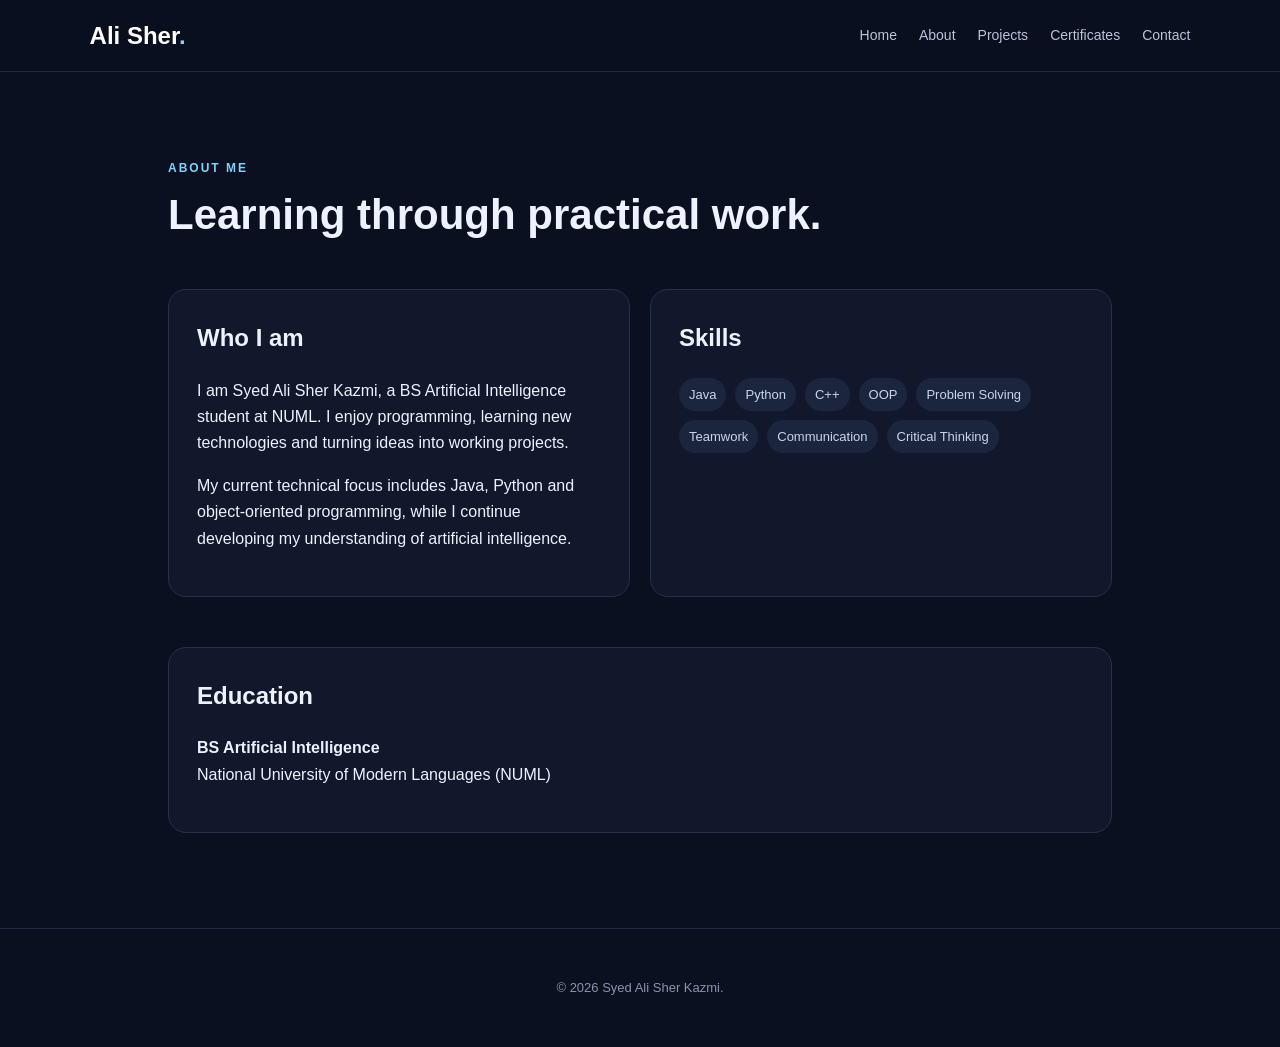
==== about.html @ 7d723c0f "files uploaded" ====
<!DOCTYPE html>
<html lang="en">
<head><meta charset="UTF-8"><meta name="viewport" content="width=device-width, initial-scale=1.0"><title>About | Ali Sher</title><link rel="stylesheet" href="style.css"></head>
<body>
<header class="navbar"><a class="logo" href="index.html">Ali Sher<span>.</span></a><nav><a href="index.html">Home</a><a href="about.html">About</a><a href="projects.html">Projects</a><a href="certificates.html">Certificates</a><a href="contact.html">Contact</a></nav></header>
<main class="page">
<p class="eyebrow">About Me</p>
<h1>Learning through practical work.</h1>
<div class="content-grid">
<section class="panel"><h2>Who I am</h2><p>I am Syed Ali Sher Kazmi, a BS Artificial Intelligence student at NUML. I enjoy programming, learning new technologies and turning ideas into working projects.</p><p>My current technical focus includes Java, Python and object-oriented programming, while I continue developing my understanding of artificial intelligence.</p></section>
<section class="panel"><h2>Skills</h2><div class="tags"><span>Java</span><span>Python</span><span>C++</span><span>OOP</span><span>Problem Solving</span><span>Teamwork</span><span>Communication</span><span>Critical Thinking</span></div></section>
</div>
<section class="panel"><h2>Education</h2><p><strong>BS Artificial Intelligence</strong><br>National University of Modern Languages (NUML)</p></section>
</main>
<footer><p>© 2026 Syed Ali Sher Kazmi.</p></footer>
</body>
</html>
---- style.css ----
*{box-sizing:border-box}html{scroll-behavior:smooth}body{margin:0;font-family:Arial,Helvetica,sans-serif;background:#0b1020;color:#eef2ff;line-height:1.65}.navbar{height:72px;display:flex;align-items:center;justify-content:space-between;padding:0 7%;border-bottom:1px solid #202943;position:sticky;top:0;background:#0b1020ee;backdrop-filter:blur(12px);z-index:10}.logo{font-size:24px;font-weight:800;color:#fff;text-decoration:none}.logo span{color:#7dd3fc}.navbar nav{display:flex;gap:22px}.navbar nav a{color:#b9c3da;text-decoration:none;font-size:14px}.navbar nav a:hover{color:#fff}.hero{min-height:75vh;display:grid;grid-template-columns:1.5fr 1fr;gap:60px;align-items:center;padding:80px 10%}.eyebrow{color:#7dd3fc;text-transform:uppercase;letter-spacing:2px;font-size:12px;font-weight:700}.hero h1{font-size:clamp(42px,7vw,76px);line-height:1.05;margin:12px 0 22px}.hero h1 span{display:block;color:#7dd3fc}.hero-text,.lead{font-size:19px;color:#b9c3da;max-width:700px}.buttons{display:flex;gap:14px;margin-top:30px;flex-wrap:wrap}.btn{display:inline-block;padding:12px 20px;border-radius:10px;text-decoration:none;font-weight:700}.primary{background:#7dd3fc;color:#07111d}.secondary{border:1px solid #46516d;color:#eef2ff}.hero-card,.panel,.cards article,.project-card{background:#11182b;border:1px solid #27314a;border-radius:18px}.hero-card{text-align:center;padding:45px}.avatar{width:120px;height:120px;border-radius:50%;margin:0 auto 20px;display:grid;place-items:center;background:#1d2a43;border:1px solid #42516f;font-size:36px;font-weight:800}.section,.page{padding:75px 10%;max-width:1200px;margin:auto}.section h2,.page h1{font-size:42px;line-height:1.15;margin-top:8px}.cards{display:grid;grid-template-columns:repeat(3,1fr);gap:18px;margin-top:30px}.cards article{padding:25px}.highlight{margin-top:30px;margin-bottom:30px}.text-link{color:#7dd3fc;text-decoration:none;font-weight:700}.content-grid{display:grid;grid-template-columns:1fr 1fr;gap:20px;margin:30px 0}.panel{padding:28px;margin:20px 0}.tags{display:flex;flex-wrap:wrap;gap:9px;margin-top:18px}.tags span{padding:6px 10px;border-radius:20px;background:#1b263e;color:#c9d5ec;font-size:13px}.project-grid{display:grid;grid-template-columns:1fr 1fr;gap:20px;margin-top:35px}.project-card{padding:30px}.project-number{font-size:13px;color:#7dd3fc;font-weight:800}.project-card h2{font-size:28px}.back{color:#7dd3fc;text-decoration:none}.case-section{margin:40px 0}.case-section h2,.panel h2{margin-top:0}li{margin:9px 0;color:#c7d0e3}.contact-links{display:flex;gap:12px;margin-top:25px}.small{font-size:13px;color:#8995ae;margin-top:20px}footer{text-align:center;padding:35px 10%;border-top:1px solid #202943;color:#8995ae;font-size:13px}@media(max-width:800px){.navbar{height:auto;padding:18px 6%;align-items:flex-start;gap:15px}.navbar nav{flex-wrap:wrap;gap:10px}.hero,.content-grid,.project-grid{grid-template-columns:1fr}.hero{padding:60px 7%}.section,.page{padding:55px 7%}.cards{grid-template-columns:1fr}.hero h1{font-size:48px}.hero-card{padding:30px}}
.screenshot-grid{display:grid;grid-template-columns:repeat(2,1fr);gap:14px;margin-top:20px}.screenshot-grid img{width:100%;height:auto;border-radius:12px;border:1px solid #27314a;background:#0b1020}@media(max-width:800px){.screenshot-grid{grid-template-columns:1fr}}
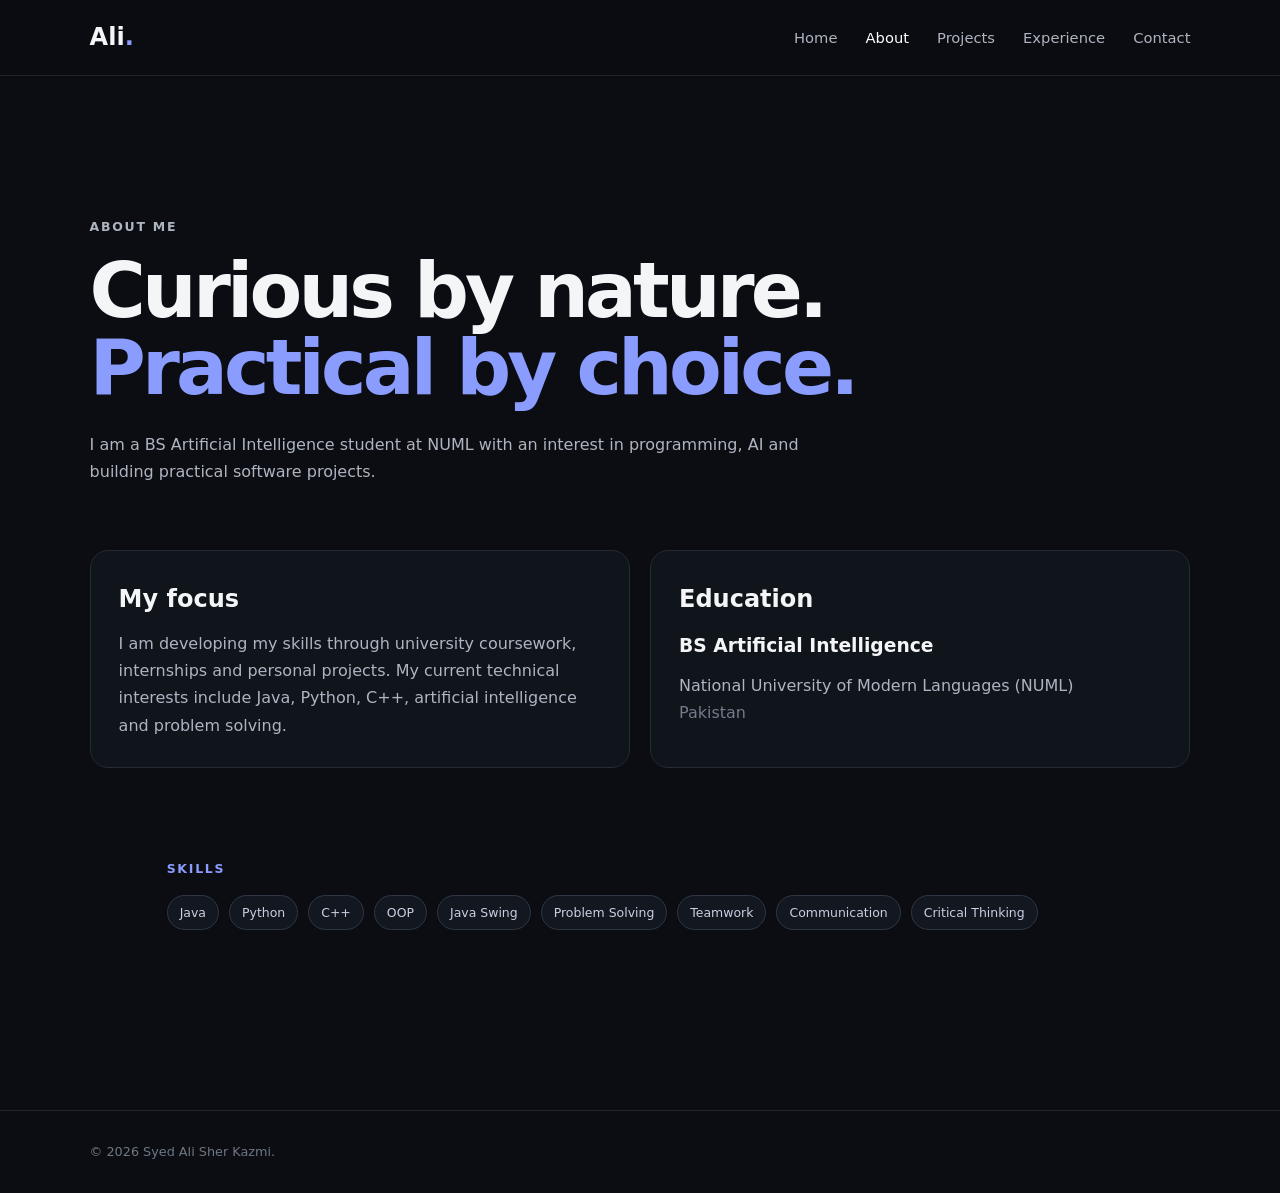
==== commit 801d51d2: "again new files" ====
--- a/about.html
+++ b/about.html
@@ -1,17 +1,13 @@
 <!DOCTYPE html>
 <html lang="en">
-<head><meta charset="UTF-8"><meta name="viewport" content="width=device-width, initial-scale=1.0"><title>About | Ali Sher</title><link rel="stylesheet" href="style.css"></head>
-<body>
-<header class="navbar"><a class="logo" href="index.html">Ali Sher<span>.</span></a><nav><a href="index.html">Home</a><a href="about.html">About</a><a href="projects.html">Projects</a><a href="certificates.html">Certificates</a><a href="contact.html">Contact</a></nav></header>
+<head><meta charset="UTF-8"><meta name="viewport" content="width=device-width, initial-scale=1.0"><title>About | Syed Ali Sher Kazmi</title><link rel="stylesheet" href="style.css"></head>
+<body><div class="page-transition"></div>
+<header class="navbar"><a class="logo" href="index.html">Ali<span>.</span></a><button class="menu-toggle">☰</button><nav><a href="index.html">Home</a><a class="active" href="about.html">About</a><a href="projects.html">Projects</a><a href="experience.html">Experience</a><a href="contact.html">Contact</a></nav></header>
 <main class="page">
-<p class="eyebrow">About Me</p>
-<h1>Learning through practical work.</h1>
-<div class="content-grid">
-<section class="panel"><h2>Who I am</h2><p>I am Syed Ali Sher Kazmi, a BS Artificial Intelligence student at NUML. I enjoy programming, learning new technologies and turning ideas into working projects.</p><p>My current technical focus includes Java, Python and object-oriented programming, while I continue developing my understanding of artificial intelligence.</p></section>
-<section class="panel"><h2>Skills</h2><div class="tags"><span>Java</span><span>Python</span><span>C++</span><span>OOP</span><span>Problem Solving</span><span>Teamwork</span><span>Communication</span><span>Critical Thinking</span></div></section>
-</div>
-<section class="panel"><h2>Education</h2><p><strong>BS Artificial Intelligence</strong><br>National University of Modern Languages (NUML)</p></section>
-</main>
-<footer><p>© 2026 Syed Ali Sher Kazmi.</p></footer>
-</body>
-</html>+<section class="page-head reveal"><p class="eyebrow">About me</p><h1>Curious by nature.<br><span>Practical by choice.</span></h1><p>I am a BS Artificial Intelligence student at NUML with an interest in programming, AI and building practical software projects.</p></section>
+<section class="grid-2">
+<div class="panel reveal"><h2>My focus</h2><p>I am developing my skills through university coursework, internships and personal projects. My current technical interests include Java, Python, C++, artificial intelligence and problem solving.</p></div>
+<div class="panel reveal delay"><h2>Education</h2><h3>BS Artificial Intelligence</h3><p>National University of Modern Languages (NUML)</p><p class="muted">Pakistan</p></div>
+</section>
+<section class="section reveal"><p class="eyebrow">Skills</p><div class="chips"><span>Java</span><span>Python</span><span>C++</span><span>OOP</span><span>Java Swing</span><span>Problem Solving</span><span>Teamwork</span><span>Communication</span><span>Critical Thinking</span></div></section>
+</main><footer><p>© 2026 Syed Ali Sher Kazmi.</p></footer><script src="script.js"></script></body></html>
--- a/style.css
+++ b/style.css
@@ -1,2 +1,12 @@
-*{box-sizing:border-box}html{scroll-behavior:smooth}body{margin:0;font-family:Arial,Helvetica,sans-serif;background:#0b1020;color:#eef2ff;line-height:1.65}.navbar{height:72px;display:flex;align-items:center;justify-content:space-between;padding:0 7%;border-bottom:1px solid #202943;position:sticky;top:0;background:#0b1020ee;backdrop-filter:blur(12px);z-index:10}.logo{font-size:24px;font-weight:800;color:#fff;text-decoration:none}.logo span{color:#7dd3fc}.navbar nav{display:flex;gap:22px}.navbar nav a{color:#b9c3da;text-decoration:none;font-size:14px}.navbar nav a:hover{color:#fff}.hero{min-height:75vh;display:grid;grid-template-columns:1.5fr 1fr;gap:60px;align-items:center;padding:80px 10%}.eyebrow{color:#7dd3fc;text-transform:uppercase;letter-spacing:2px;font-size:12px;font-weight:700}.hero h1{font-size:clamp(42px,7vw,76px);line-height:1.05;margin:12px 0 22px}.hero h1 span{display:block;color:#7dd3fc}.hero-text,.lead{font-size:19px;color:#b9c3da;max-width:700px}.buttons{display:flex;gap:14px;margin-top:30px;flex-wrap:wrap}.btn{display:inline-block;padding:12px 20px;border-radius:10px;text-decoration:none;font-weight:700}.primary{background:#7dd3fc;color:#07111d}.secondary{border:1px solid #46516d;color:#eef2ff}.hero-card,.panel,.cards article,.project-card{background:#11182b;border:1px solid #27314a;border-radius:18px}.hero-card{text-align:center;padding:45px}.avatar{width:120px;height:120px;border-radius:50%;margin:0 auto 20px;display:grid;place-items:center;background:#1d2a43;border:1px solid #42516f;font-size:36px;font-weight:800}.section,.page{padding:75px 10%;max-width:1200px;margin:auto}.section h2,.page h1{font-size:42px;line-height:1.15;margin-top:8px}.cards{display:grid;grid-template-columns:repeat(3,1fr);gap:18px;margin-top:30px}.cards article{padding:25px}.highlight{margin-top:30px;margin-bottom:30px}.text-link{color:#7dd3fc;text-decoration:none;font-weight:700}.content-grid{display:grid;grid-template-columns:1fr 1fr;gap:20px;margin:30px 0}.panel{padding:28px;margin:20px 0}.tags{display:flex;flex-wrap:wrap;gap:9px;margin-top:18px}.tags span{padding:6px 10px;border-radius:20px;background:#1b263e;color:#c9d5ec;font-size:13px}.project-grid{display:grid;grid-template-columns:1fr 1fr;gap:20px;margin-top:35px}.project-card{padding:30px}.project-number{font-size:13px;color:#7dd3fc;font-weight:800}.project-card h2{font-size:28px}.back{color:#7dd3fc;text-decoration:none}.case-section{margin:40px 0}.case-section h2,.panel h2{margin-top:0}li{margin:9px 0;color:#c7d0e3}.contact-links{display:flex;gap:12px;margin-top:25px}.small{font-size:13px;color:#8995ae;margin-top:20px}footer{text-align:center;padding:35px 10%;border-top:1px solid #202943;color:#8995ae;font-size:13px}@media(max-width:800px){.navbar{height:auto;padding:18px 6%;align-items:flex-start;gap:15px}.navbar nav{flex-wrap:wrap;gap:10px}.hero,.content-grid,.project-grid{grid-template-columns:1fr}.hero{padding:60px 7%}.section,.page{padding:55px 7%}.cards{grid-template-columns:1fr}.hero h1{font-size:48px}.hero-card{padding:30px}}
-.screenshot-grid{display:grid;grid-template-columns:repeat(2,1fr);gap:14px;margin-top:20px}.screenshot-grid img{width:100%;height:auto;border-radius:12px;border:1px solid #27314a;background:#0b1020}@media(max-width:800px){.screenshot-grid{grid-template-columns:1fr}}+*{box-sizing:border-box;margin:0;padding:0}html{scroll-behavior:smooth}body{font-family:Inter,system-ui,-apple-system,BlinkMacSystemFont,"Segoe UI",sans-serif;background:#0b0d12;color:#f4f5f7;line-height:1.7;overflow-x:hidden}a{color:inherit;text-decoration:none}.page-transition{position:fixed;inset:0;background:#0b0d12;z-index:9999;pointer-events:none;animation:pageIn .55s ease forwards}.navbar{height:76px;display:flex;align-items:center;justify-content:space-between;padding:0 7%;border-bottom:1px solid #20242d;position:sticky;top:0;background:rgba(11,13,18,.88);backdrop-filter:blur(14px);z-index:50}.logo{font-size:1.5rem;font-weight:800}.logo span,h1 span{color:#8b9cff}.navbar nav{display:flex;gap:28px}.navbar nav a{font-size:.92rem;color:#aeb4c0;transition:.25s}.navbar nav a:hover,.navbar nav a.active{color:#fff}.menu-toggle{display:none;background:none;border:0;color:#fff;font-size:1.4rem}.hero{min-height:calc(100vh - 76px);display:grid;grid-template-columns:1.25fr .75fr;align-items:center;gap:50px;padding:7%}.eyebrow{font-size:.78rem;letter-spacing:.14em;text-transform:uppercase;color:#8b9cff;font-weight:700;margin-bottom:16px}.hero h1{font-size:clamp(3.3rem,7vw,6.6rem);line-height:.98;letter-spacing:-.06em;margin-bottom:26px}.hero-text{max-width:650px;color:#aeb4c0;font-size:1.08rem}.actions{display:flex;gap:14px;margin-top:32px}.btn{padding:12px 20px;border:1px solid #303642;border-radius:10px;transition:.25s}.btn:hover{transform:translateY(-3px);border-color:#707a91}.btn.primary{background:#f4f5f7;color:#0b0d12}.btn.secondary{color:#f4f5f7}.hero-card{height:430px;border:1px solid #272d38;border-radius:28px;position:relative;overflow:hidden;background:radial-gradient(circle at 50% 35%,#1d2436 0,#0d1017 55%)}.orb{width:190px;height:190px;border-radius:50%;position:absolute;left:50%;top:30%;transform:translate(-50%,-50%);background:linear-gradient(135deg,#8b9cff,#5b67c8);filter:blur(.2px);box-shadow:0 0 100px #5262d055;animation:float 5s ease-in-out infinite}.mini-card{position:absolute;left:30px;right:30px;bottom:30px;padding:20px;border:1px solid #343b49;background:#11151d;border-radius:16px}.mini-card span{display:block;color:#858d9b;font-size:.8rem}.mini-card strong{font-size:1.1rem}.section,.page{padding:90px 7%}.intro{max-width:900px}.intro h2{font-size:clamp(2rem,4vw,3.5rem);line-height:1.1;margin-bottom:18px}.intro p,.page-head>p{color:#aeb4c0;max-width:750px}.text-link{display:inline-block;margin-top:20px;color:#aeb7ff}.page-head{padding:50px 0 65px}.page-head h1{font-size:clamp(3rem,6vw,5.5rem);line-height:1;letter-spacing:-.05em;margin-bottom:24px}.grid-2,.cert-grid{display:grid;grid-template-columns:repeat(2,1fr);gap:20px}.panel{border:1px solid #252b35;background:#10141b;border-radius:18px;padding:28px}.panel h2,.panel h3{margin-bottom:10px}.panel p{color:#aeb4c0}.muted{color:#737b89!important}.chips{display:flex;flex-wrap:wrap;gap:10px}.chips span,.tag{border:1px solid #303744;background:#121720;color:#c9cfe0;border-radius:999px;padding:6px 12px;font-size:.78rem}.project-grid{display:grid;grid-template-columns:repeat(3,1fr);gap:20px}.project-card{border:1px solid #252b35;background:#10141b;border-radius:18px;overflow:hidden;transition:.3s}.project-card:hover{transform:translateY(-7px);border-color:#4b5568}.project-image{height:220px;background:#171c25;display:flex;align-items:center;justify-content:center;overflow:hidden}.project-image img{width:100%;height:100%;object-fit:cover}.project-image.missing:after{content:"Project screenshot";color:#687181}.project-body{padding:24px}.project-body h2{margin:12px 0 8px}.project-body p{color:#9ea6b4;font-size:.92rem}.project-links{margin-top:18px}.project-links a{color:#aeb7ff}.future{margin-top:28px}.timeline{max-width:850px}.timeline-item{display:grid;grid-template-columns:25px 1fr;gap:20px;padding-bottom:45px;position:relative}.timeline-item:not(:last-child):after{content:"";position:absolute;left:11px;top:20px;width:1px;height:calc(100% - 10px);background:#303642}.dot{width:24px;height:24px;border:5px solid #10141b;background:#8b9cff;border-radius:50%;z-index:1}.timeline-item h2{margin:10px 0 5px}.timeline-item p{color:#aeb4c0}.contact-grid{display:grid;grid-template-columns:repeat(2,1fr);gap:16px}.contact-card{padding:28px;border:1px solid #252b35;border-radius:16px;background:#10141b;transition:.3s}.contact-card:hover{transform:translateY(-5px);border-color:#59647a}.contact-card span{display:block;color:#8b9cff;font-size:.8rem;text-transform:uppercase;letter-spacing:.12em}.contact-card strong{display:block;font-size:1.15rem;margin-top:7px}.contact-card small{display:block;color:#7e8796;margin-top:8px}footer{padding:30px 7%;border-top:1px solid #20242d;color:#6f7785;font-size:.8rem}.reveal{opacity:0;transform:translateY(20px);animation:reveal .7s ease .08s forwards}.delay{animation-delay:.2s}@keyframes pageIn{from{opacity:1}to{opacity:0}}@keyframes reveal{to{opacity:1;transform:none}}@keyframes float{0%,100%{transform:translate(-50%,-50%) translateY(0)}50%{transform:translate(-50%,-50%) translateY(-18px)}}@media(max-width:850px){.navbar nav{display:none;position:absolute;top:76px;left:0;right:0;background:#0b0d12;border-bottom:1px solid #20242d;padding:20px 7%;flex-direction:column;gap:16px}.navbar nav.open{display:flex}.menu-toggle{display:block}.hero{grid-template-columns:1fr;padding-top:70px}.hero-card{height:300px}.project-grid,.grid-2,.cert-grid,.contact-grid{grid-template-columns:1fr}.page,.section{padding-top:65px}.hero h1{font-size:4rem}}@media(prefers-reduced-motion:reduce){*,*:before,*:after{animation-duration:.01ms!important;animation-iteration-count:1!important;scroll-behavior:auto!important;transition:none!important}}
+.project-showcase{margin-bottom:70px;border-top:1px solid #252b35;padding-top:34px}
+.project-heading{display:flex;align-items:flex-end;justify-content:space-between;gap:20px}
+.project-heading h2{font-size:clamp(2rem,4vw,3rem);line-height:1.1;margin-top:12px}
+.project-github{color:#aeb7ff;white-space:nowrap}
+.project-description{max-width:850px;color:#9ea6b4;margin:18px 0 25px}
+.screenshot-grid{display:grid;grid-template-columns:repeat(2,1fr);gap:16px}
+.screenshot-grid figure{margin:0;border:1px solid #252b35;border-radius:16px;overflow:hidden;background:#10141b;transition:transform .3s ease,border-color .3s ease}
+.screenshot-grid figure:hover{transform:translateY(-5px);border-color:#59647a}
+.screenshot-grid img{display:block;width:100%;height:280px;object-fit:cover;background:#171c25}
+.screenshot-grid figcaption{padding:11px 14px;color:#8f98a8;font-size:.82rem}
+@media(max-width:650px){.project-heading{align-items:flex-start;flex-direction:column}.screenshot-grid{grid-template-columns:1fr}.screenshot-grid img{height:auto;max-height:320px;object-fit:contain}}
